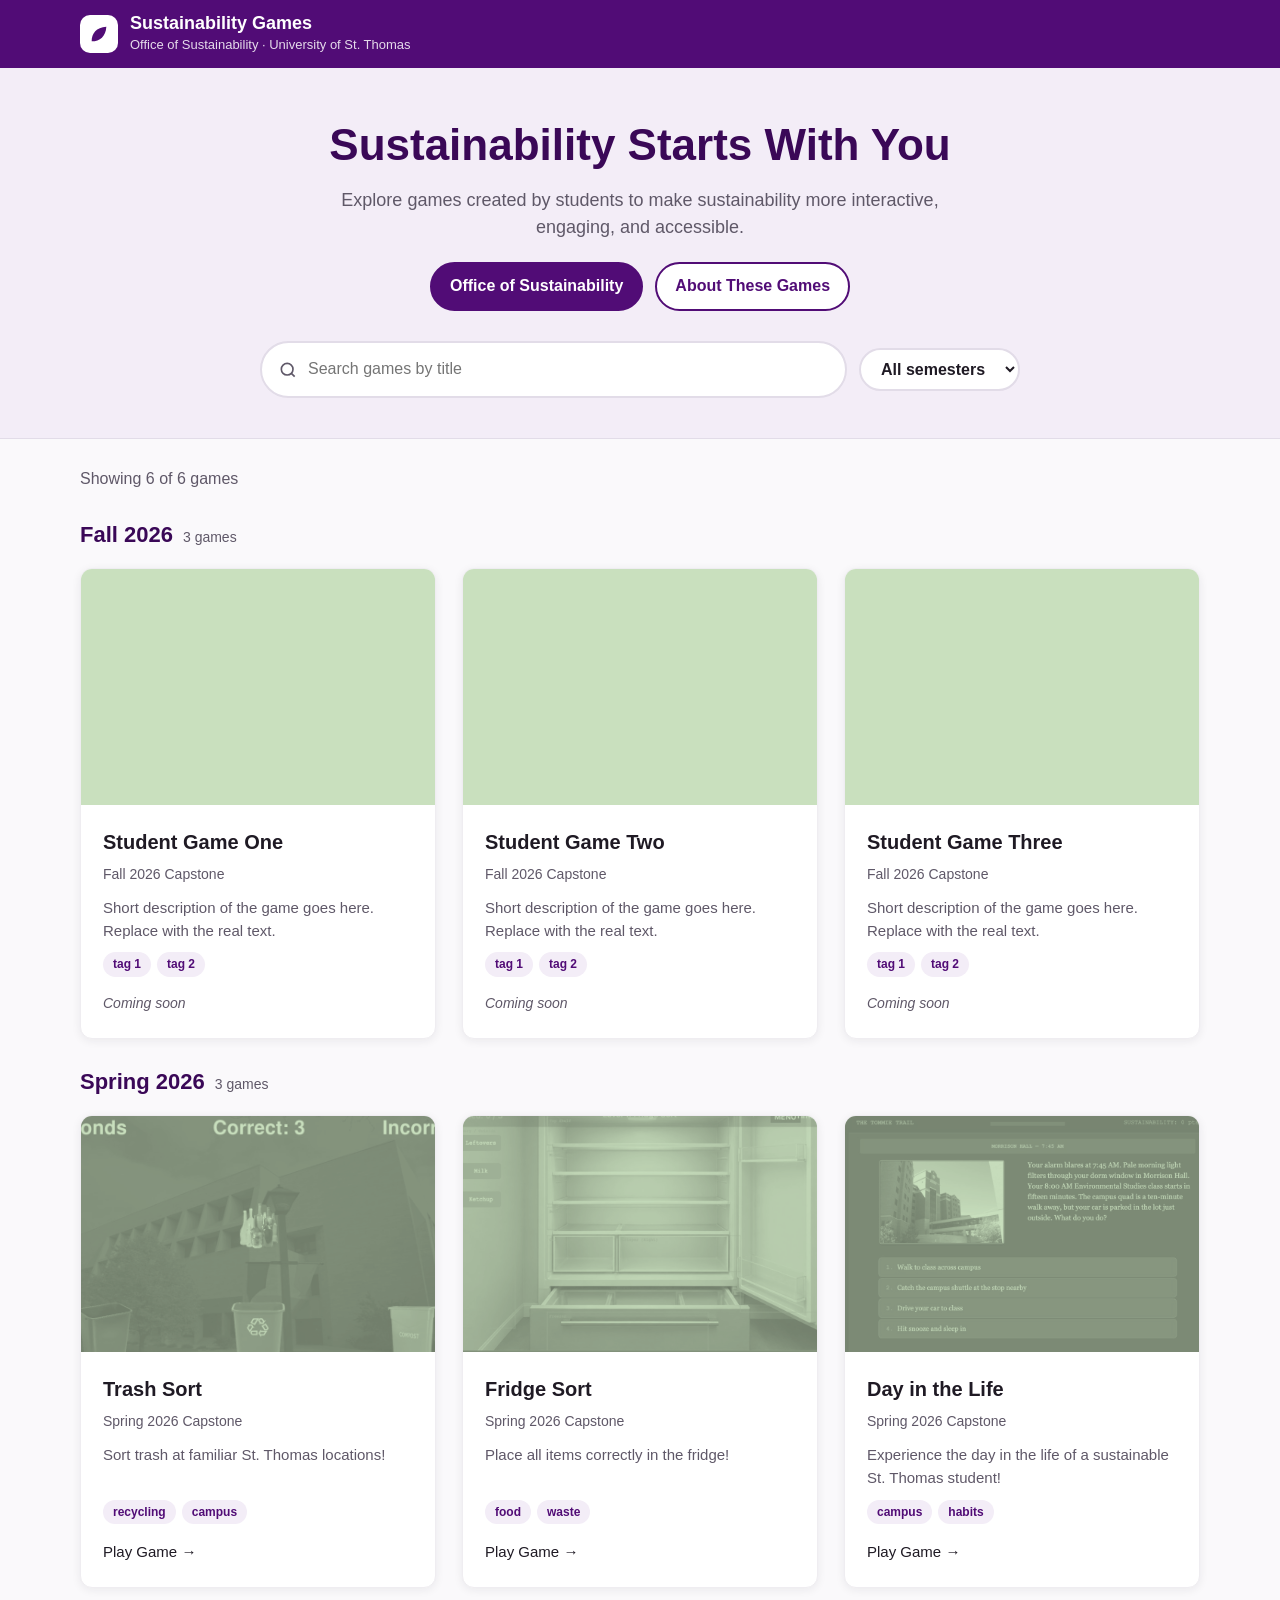
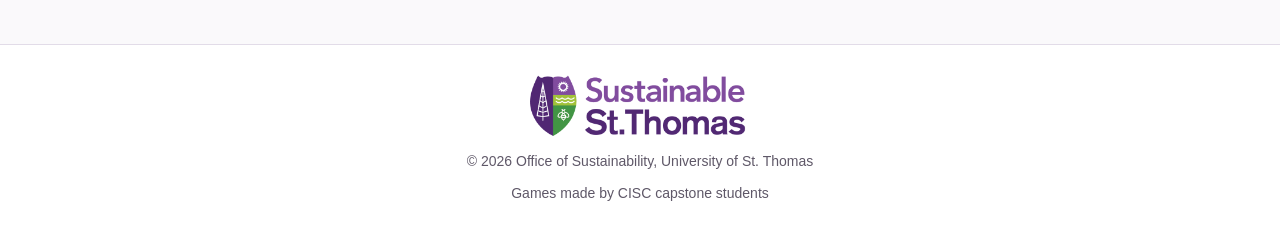
==== index.html @ f030be16 "First Draft" ====
<!DOCTYPE html>
<html lang="en">
<head>
  <meta charset="UTF-8">
  <meta name="viewport" content="width=device-width, initial-scale=1.0">
  <title>Sustainability Games Gallery</title>
  <meta name="description" content="Play sustainability games made by University of St. Thomas capstone students.">
  <link rel="stylesheet" href="css/style.css">
</head>
<body data-page="home">
  <a class="skip-link" href="#main">Skip to content</a>
  <header class="site-header">
    <div class="container">
      <a class="brand" href="index.html">
        <span class="brand-mark" aria-hidden="true"><svg viewBox="0 0 24 24"><path d="M4 20C4 11 9 5 20 4c-.6 10.5-6.8 16-16 16zM7 17.5l7-7 1 1-7 7z"/></svg></span>
        <span class="brand-text"><strong>Sustainability Games</strong><span>Office of Sustainability · University of St. Thomas</span></span>
      </a>
    </div>
  </header>

  <section class="hero">
    <div class="container">
      <h1>Sustainability Starts With You</h1>
      <p>Explore games created by students to make sustainability more interactive, engaging, and accessible.</p>
      <div class="hero-actions">
        <a class="btn btn-primary" href="https://www.stthomas.edu/about/sustainability/osi/" target="_blank" rel="noopener">Office of Sustainability</a>
        <a class="btn" href="about.html">About These Games</a>
      </div>
      <div class="toolbar" role="search">
        <label class="search">
          <svg viewBox="0 0 24 24" aria-hidden="true"><circle cx="11" cy="11" r="7"/><path d="M20 20l-4-4"/></svg>
          <input id="search" type="search" placeholder="Search games by title" aria-label="Search games by title" autocomplete="off">
        </label>
        <select id="semester" class="select" aria-label="Filter by semester">
          <option value="">All semesters</option>
        </select>
        <button id="clear" class="btn" type="button" hidden>Clear</button>
      </div>
    </div>
  </section>

  <main id="main">
    <div class="container">
      <p id="count" class="results-count" aria-live="polite">Loading games…</p>
      <div id="results"></div>
    </div>
  </main>

  <footer class="site-footer">
    <div class="container">
      <img class="footer-logo" src="images/sustainable-st-thomas-logo.png" alt="Sustainable St. Thomas">
      <span>&copy; 2026 Office of Sustainability, University of St. Thomas</span>
      <span>Games made by CISC capstone students</span>
    </div>
  </footer>
  <script src="js/main.js"></script>
</body>
</html>
---- css/style.css ----
/* ==========================================================
   Sustainability Games Gallery — styles
   Brand colors live here. Swap them for the official UST
   values from University Marketing when we have them.
   ========================================================== */
:root {
  --purple: #510C76;
  --purple-dark: #3A0857;
  --lavender: #F3EDF7;
  --lavender-2: #E7DDEF;
  --green-img: #C9E0BE;     /* card image placeholder */
  --ink: #1F1A24;
  --muted: #5F5868;
  --line: #E2DCE8;
  --bg: #FAF9FB;
  --white: #FFFFFF;
  --radius: 14px;
  --shadow: 0 2px 10px rgba(31, 26, 36, 0.07);
  --shadow-hover: 0 10px 26px rgba(31, 26, 36, 0.12);
  --font: -apple-system, BlinkMacSystemFont, "Segoe UI", Roboto, "Helvetica Neue", Arial, sans-serif;
  --max: 1160px;
}

* { box-sizing: border-box; }
html { scroll-behavior: smooth; }
body {
  margin: 0;
  font-family: var(--font);
  font-size: 16px;
  line-height: 1.55;
  color: var(--ink);
  background: var(--bg);
}
img { max-width: 100%; display: block; }
a { color: var(--purple); }
:focus-visible { outline: 3px solid var(--purple); outline-offset: 2px; }
.container { max-width: var(--max); margin: 0 auto; padding-inline: 20px; }
.skip-link {
  position: absolute; left: -999px; top: 8px;
  background: var(--white); padding: 8px 12px; border-radius: 8px; z-index: 100;
}
.skip-link:focus { left: 8px; }

/* ---------- Header ---------- */
.site-header { background: var(--purple); color: var(--white); }
.site-header .container {
  display: flex; align-items: center; justify-content: space-between;
  gap: 16px; min-height: 68px; flex-wrap: wrap; padding-block: 10px;
}
.brand { display: flex; align-items: center; gap: 12px; color: var(--white); text-decoration: none; }
.brand-mark {
  width: 38px; height: 38px; border-radius: 10px; background: var(--white);
  display: grid; place-items: center; flex: none;
}
.brand-mark svg { width: 22px; height: 22px; fill: var(--purple); }
.brand-text strong { display: block; font-size: 18px; line-height: 1.2; }
.brand-text span { display: block; font-size: 13px; opacity: 0.85; }
.site-nav { display: flex; gap: 6px; }
.site-nav a {
  color: var(--white); text-decoration: none; font-weight: 600; font-size: 15px;
  padding: 8px 14px; border-radius: 999px;
}
.site-nav a:hover, .site-nav a[aria-current="page"] { background: rgba(255, 255, 255, 0.16); }

/* ---------- Hero ---------- */
.hero { background: var(--lavender); border-bottom: 1px solid var(--line); }
.hero .container { padding-block: 52px 40px; display: grid; gap: 16px; justify-items: center; text-align: center; }
.hero h1 { margin: 0; font-size: clamp(28px, 4.5vw, 44px); line-height: 1.15; color: var(--purple-dark); }
.hero p { margin: 0; max-width: 60ch; color: var(--muted); font-size: 18px; }
.hero-actions { display: flex; justify-content: center; gap: 12px; flex-wrap: wrap; margin-top: 4px; }

/* ---------- Search + filters ---------- */
.toolbar { display: flex; flex-wrap: wrap; gap: 12px; align-items: center; justify-content: center; width: min(100%, 760px); margin-top: 14px; }
.search {
  flex: 1 1 320px; display: flex; align-items: center; gap: 10px;
  background: var(--white); border: 2px solid var(--line); border-radius: 999px;
  padding: 4px 8px 4px 16px;
}
.search:focus-within { border-color: var(--purple); }
.search svg { width: 20px; height: 20px; flex: none; stroke: var(--muted); fill: none; stroke-width: 2; }
.search input { flex: 1; min-width: 0; border: 0; outline: none; font: inherit; padding: 10px 0; background: transparent; }
.select {
  font: inherit; font-weight: 600; color: var(--ink);
  border: 2px solid var(--line); background: var(--white);
  border-radius: 999px; padding: 10px 16px; cursor: pointer;
}
.select:focus { border-color: var(--purple); outline: none; }
.btn {
  display: inline-flex; align-items: center; justify-content: center; gap: 8px;
  font: inherit; font-weight: 700; text-decoration: none; cursor: pointer;
  border-radius: 999px; padding: 10px 18px; border: 2px solid var(--purple);
  background: var(--white); color: var(--purple);
}
.btn:hover { background: var(--lavender); }
.btn-primary { background: var(--purple); color: var(--white); }
.btn-primary:hover { background: var(--purple-dark); }
.btn[hidden] { display: none; }

/* ---------- Results ---------- */
main { padding-block: 28px 56px; }
.results-count { color: var(--muted); margin: 0 0 8px; }
.semester-group { margin-top: 26px; }
.semester-group h2 { font-size: 22px; margin: 0 0 16px; color: var(--purple-dark); display: flex; align-items: baseline; gap: 10px; }
.semester-group h2 span { font-size: 14px; color: var(--muted); font-weight: 400; }
.grid { display: grid; grid-template-columns: repeat(auto-fill, minmax(min(300px, 100%), 1fr)); gap: 26px; }

/* ---------- Game cards (green design) ---------- */
.card {
  position: relative; display: flex; flex-direction: column; background: var(--white);
  border: 1px solid #EFEDF1; border-radius: 12px; overflow: hidden;
  box-shadow: var(--shadow); transition: transform .15s ease, box-shadow .15s ease;
}
.card:hover { transform: translateY(-3px); box-shadow: var(--shadow-hover); }
.card-img { aspect-ratio: 3 / 2; width: 100%; background: var(--green-img); overflow: hidden; }
.card-img img {
  width: 100%; height: 100%; object-fit: cover;
  filter: grayscale(100%);
  mix-blend-mode: multiply;  /* tints the picture with the green behind it */
  opacity: 0.45;             /* very faded */
  transition: opacity .2s ease;
}
.card:hover .card-img img { opacity: 0.65; }
.card-body { padding: 22px 22px 24px; display: flex; flex-direction: column; gap: 10px; flex: 1; }
.card-title { margin: 0; font-size: 20px; font-weight: 600; color: var(--ink); }
.card-meta { margin: -4px 0 0; font-size: 14px; color: var(--muted); }
.card-desc { margin: 0; font-size: 15px; color: var(--muted); flex: 1; }
.card-link {
  align-self: flex-start; margin-top: 6px; font-size: 15px; font-weight: 500;
  color: var(--ink); text-decoration: none;
}
.card-link:hover { color: var(--purple); }
.card-link::after { content: ""; position: absolute; inset: 0; } /* whole card is clickable */
.soon { margin-top: 6px; font-size: 14px; color: var(--muted); font-style: italic; }
.tags { display: flex; flex-wrap: wrap; gap: 6px; }
.tag { font-size: 12px; font-weight: 700; padding: 3px 10px; border-radius: 999px; background: var(--lavender); color: var(--purple); }

.empty {
  text-align: center; padding: 48px 20px; border: 2px dashed var(--line);
  border-radius: var(--radius); color: var(--muted); background: var(--white);
}
.empty p { margin: 0 0 14px; }

/* ---------- Game page ---------- */
.back { display: inline-flex; gap: 6px; font-weight: 700; text-decoration: none; margin-bottom: 16px; }
.game-head { display: flex; justify-content: space-between; align-items: flex-end; gap: 16px; flex-wrap: wrap; margin-bottom: 18px; }
.game-head h1 { margin: 0; font-size: clamp(26px, 4vw, 38px); color: var(--purple-dark); }
.game-actions { display: flex; gap: 10px; flex-wrap: wrap; }
.player {
  position: relative; width: 100%; aspect-ratio: 16 / 10; background: #120D16;
  border-radius: var(--radius); overflow: hidden;
}
.player iframe { width: 100%; height: 100%; border: 0; display: block; background: var(--white); }
.note { font-size: 14px; color: var(--muted); margin: 10px 0 0; }
.game-info { display: grid; grid-template-columns: 2fr 1fr; gap: 28px; margin-top: 28px; }
.game-info h2 { font-size: 20px; margin: 0 0 8px; }
.game-info p { margin: 0; max-width: 65ch; }
.details { margin: 0; display: grid; gap: 4px; font-size: 15px; }
.details dt { font-size: 12px; text-transform: uppercase; letter-spacing: .06em; color: var(--muted); margin-top: 8px; }
.details dd { margin: 0; }
@media (max-width: 720px) { .game-info { grid-template-columns: 1fr; } }

/* ---------- About page ---------- */
.prose { max-width: 70ch; }
.prose h1 { color: var(--purple-dark); font-size: clamp(28px, 4vw, 40px); margin: 0 0 12px; }
.prose h2 { color: var(--purple-dark); margin-top: 32px; }
.steps { padding-left: 22px; }
.steps li { margin-bottom: 8px; }

/* ---------- Footer ---------- */
.site-footer { border-top: 1px solid var(--line); background: var(--white); color: var(--muted); font-size: 14px; }
.site-footer .container { padding-block: 28px; display: flex; flex-direction: column; align-items: center; gap: 10px; text-align: center; }
.footer-logo { width: 220px; height: auto; }

@media (prefers-reduced-motion: reduce) {
  html { scroll-behavior: auto; }
  .card { transition: none; }
  .card:hover { transform: none; }
}
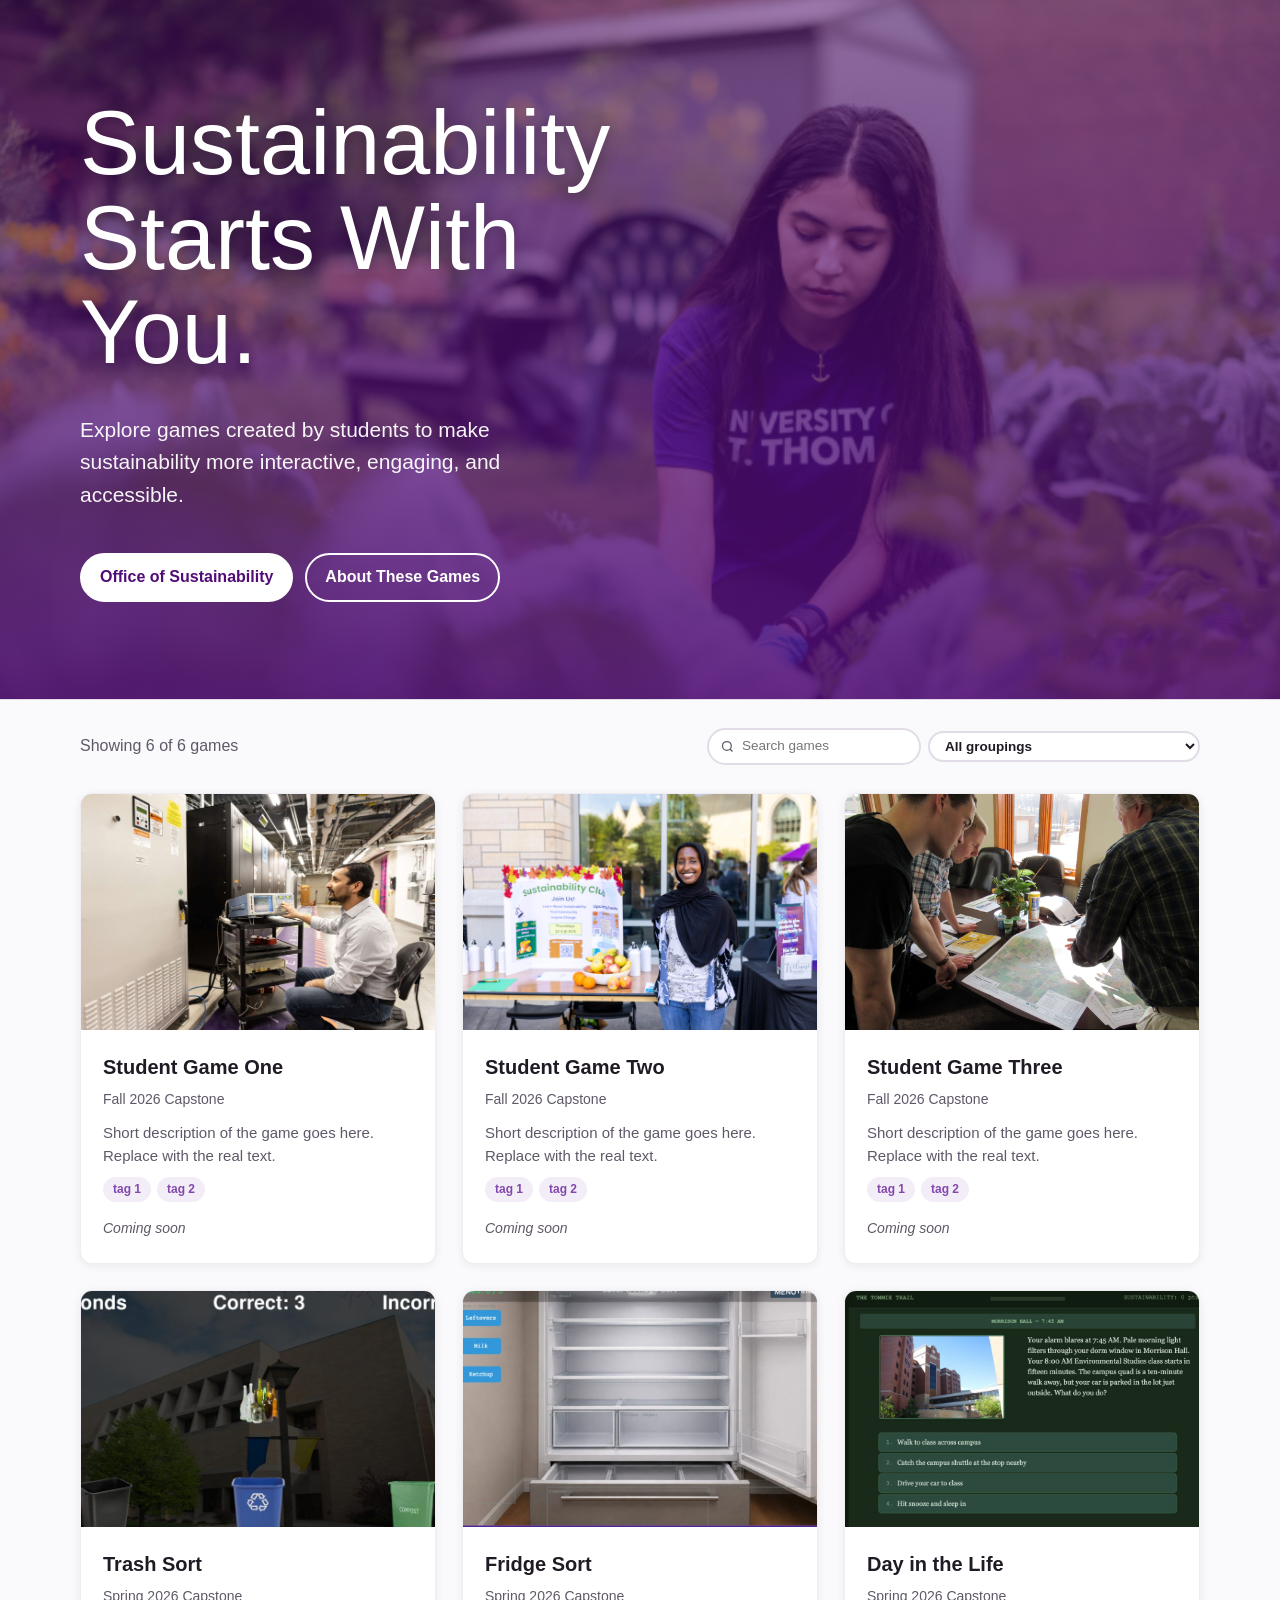
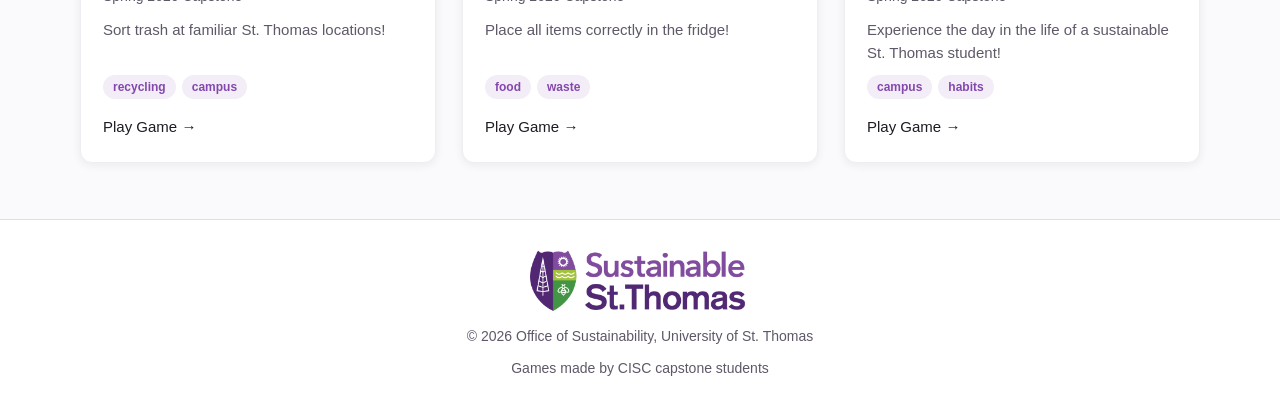
==== commit 0ec19d23: "reiterated for demo2: swithced filtering logic, tile imaging, hero graphic, and about this site cont" ====
--- a/index.html
+++ b/index.html
@@ -9,39 +9,34 @@
 </head>
 <body data-page="home">
   <a class="skip-link" href="#main">Skip to content</a>
-  <header class="site-header">
-    <div class="container">
-      <a class="brand" href="index.html">
-        <span class="brand-mark" aria-hidden="true"><svg viewBox="0 0 24 24"><path d="M4 20C4 11 9 5 20 4c-.6 10.5-6.8 16-16 16zM7 17.5l7-7 1 1-7 7z"/></svg></span>
-        <span class="brand-text"><strong>Sustainability Games</strong><span>Office of Sustainability · University of St. Thomas</span></span>
-      </a>
-    </div>
-  </header>
 
   <section class="hero">
     <div class="container">
-      <h1>Sustainability Starts With You</h1>
+      <h1>Sustainability Starts With You.</h1>
       <p>Explore games created by students to make sustainability more interactive, engaging, and accessible.</p>
       <div class="hero-actions">
         <a class="btn btn-primary" href="https://www.stthomas.edu/about/sustainability/osi/" target="_blank" rel="noopener">Office of Sustainability</a>
         <a class="btn" href="about.html">About These Games</a>
-      </div>
-      <div class="toolbar" role="search">
-        <label class="search">
-          <svg viewBox="0 0 24 24" aria-hidden="true"><circle cx="11" cy="11" r="7"/><path d="M20 20l-4-4"/></svg>
-          <input id="search" type="search" placeholder="Search games by title" aria-label="Search games by title" autocomplete="off">
-        </label>
-        <select id="semester" class="select" aria-label="Filter by semester">
-          <option value="">All semesters</option>
-        </select>
-        <button id="clear" class="btn" type="button" hidden>Clear</button>
       </div>
     </div>
   </section>
 
   <main id="main">
     <div class="container">
-      <p id="count" class="results-count" aria-live="polite">Loading games…</p>
+      <div class="results-bar">
+        <p id="count" class="results-count" aria-live="polite">Loading games…</p>
+        <div class="toolbar" role="search">
+          <label class="search">
+            <svg viewBox="0 0 24 24" aria-hidden="true"><circle cx="11" cy="11" r="7"/><path d="M20 20l-4-4"/></svg>
+            <input id="search" type="search" placeholder="Search games" aria-label="Search games" autocomplete="off">
+          </label>
+          <select id="grouping" class="select" aria-label="Filter by sustainability grouping">
+            <option value="">All groupings</option>
+            <option value="__grouped">All, grouped by category</option>
+          </select>
+          <button id="clear" class="btn" type="button" hidden>Clear</button>
+        </div>
+      </div>
       <div id="results"></div>
     </div>
   </main>
--- a/css/style.css
+++ b/css/style.css
@@ -4,8 +4,8 @@
    values from University Marketing when we have them.
    ========================================================== */
 :root {
-  --purple: #510C76;
-  --purple-dark: #3A0857;
+  --purple: #8348AD;
+  --purple-dark: #510C76;
   --lavender: #F3EDF7;
   --lavender-2: #E7DDEF;
   --green-img: #C9E0BE;     /* card image placeholder */
@@ -42,7 +42,7 @@
 .skip-link:focus { left: 8px; }
 
 /* ---------- Header ---------- */
-.site-header { background: var(--purple); color: var(--white); }
+.site-header { background: var(--purple-dark); color: var(--white); }
 .site-header .container {
   display: flex; align-items: center; justify-content: space-between;
   gap: 16px; min-height: 68px; flex-wrap: wrap; padding-block: 10px;
@@ -61,44 +61,88 @@
   padding: 8px 14px; border-radius: 999px;
 }
 .site-nav a:hover, .site-nav a[aria-current="page"] { background: rgba(255, 255, 255, 0.16); }
+.brand img { height: 44px; width: auto; display: block; }
 
 /* ---------- Hero ---------- */
-.hero { background: var(--lavender); border-bottom: 1px solid var(--line); }
-.hero .container { padding-block: 52px 40px; display: grid; gap: 16px; justify-items: center; text-align: center; }
-.hero h1 { margin: 0; font-size: clamp(28px, 4.5vw, 44px); line-height: 1.15; color: var(--purple-dark); }
-.hero p { margin: 0; max-width: 60ch; color: var(--muted); font-size: 18px; }
-.hero-actions { display: flex; justify-content: center; gap: 12px; flex-wrap: wrap; margin-top: 4px; }
+.hero {
+  position: relative;
+  min-height: 700px;
+  isolation: isolate;
+  background: var(--purple-dark) url("../images/hero.jpg") center / cover no-repeat;
+  border-bottom: 1px solid var(--line);
+  color: var(--white);
+}
+.hero::before {                       /* tint over the photo */
+  content: ""; position: absolute; inset: 0; z-index: -1;
+  background: linear-gradient(rgba(81, 12, 118, 0.50), rgba(81, 12, 118, 0.88));
+}
+.hero .container {
+  padding-block: 96px 80px;
+  display: grid; gap: 20px;
+  justify-items: stretch;             /* keeps items full width so nothing shrinks */
+  text-align: left;                   /* content sits on the left */
+}
+.hero h1 {
+  margin: 0; max-width: 10ch; line-height: 1.05; color: var(--white);
+  font-weight: 500;
+  font-size: clamp(90px, 8vw, 84px);
+  text-shadow: 0 2px 16px rgba(0, 0, 0, 0.35);
+}
+.hero p {
+  margin: 14px 0; max-width: 45ch; color: rgba(255, 255, 255, 0.95);
+  font-weight: 300;
+  font-size: clamp(20px, 2vw, 21px);
+}
+.hero-actions {
+  display: flex; justify-content: flex-start; gap: 12px; flex-wrap: wrap; margin-top: 8px;
+}
+
+/* Buttons on the dark photo */
+.hero .btn-primary { background: var(--white); color: var(--purple-dark); border-color: var(--white); }
+.hero .btn-primary:hover { background: var(--lavender); }
+.hero .btn:not(.btn-primary) { background: transparent; color: var(--white); border-color: var(--white); }
+.hero .btn:not(.btn-primary):hover { background: rgba(255, 255, 255, 0.16); }
+
 
 /* ---------- Search + filters ---------- */
-.toolbar { display: flex; flex-wrap: wrap; gap: 12px; align-items: center; justify-content: center; width: min(100%, 760px); margin-top: 14px; }
-.search {
-  flex: 1 1 320px; display: flex; align-items: center; gap: 10px;
-  background: var(--white); border: 2px solid var(--line); border-radius: 999px;
-  padding: 4px 8px 4px 16px;
-}
-.search:focus-within { border-color: var(--purple); }
-.search svg { width: 20px; height: 20px; flex: none; stroke: var(--muted); fill: none; stroke-width: 2; }
-.search input { flex: 1; min-width: 0; border: 0; outline: none; font: inherit; padding: 10px 0; background: transparent; }
-.select {
-  font: inherit; font-weight: 600; color: var(--ink);
-  border: 2px solid var(--line); background: var(--white);
-  border-radius: 999px; padding: 10px 16px; cursor: pointer;
-}
-.select:focus { border-color: var(--purple); outline: none; }
-.btn {
-  display: inline-flex; align-items: center; justify-content: center; gap: 8px;
-  font: inherit; font-weight: 700; text-decoration: none; cursor: pointer;
-  border-radius: 999px; padding: 10px 18px; border: 2px solid var(--purple);
-  background: var(--white); color: var(--purple);
-}
-.btn:hover { background: var(--lavender); }
-.btn-primary { background: var(--purple); color: var(--white); }
-.btn-primary:hover { background: var(--purple-dark); }
-.btn[hidden] { display: none; }
+  .toolbar {
+    display: flex; flex-wrap: wrap; gap: 7px; align-items: center;
+    justify-content: flex-end; width: auto; margin: 0 0 0 auto;
+  }
+  .search {
+    flex: 0 1 205px; display: flex; align-items: center; gap: 7px;
+    background: var(--white); border: 2px solid var(--line); border-radius: 999px;
+    padding: 0 8px 0 11px;
+  }
+  .search:focus-within { border-color: var(--purple); }
+  .search svg { width: 15px; height: 15px; flex: none; stroke: var(--muted); fill: none; stroke-width: 2; }
+  .search input { flex: 1; min-width: 0; border: 0; outline: none; font: inherit; font-size: 13.5px; padding: 6px 0; background: transparent; }
+  .select {
+    font: inherit; font-size: 13.5px; font-weight: 600; color: var(--ink);
+    border: 2px solid var(--line); background: var(--white);
+    border-radius: 999px; padding: 5px 11px; cursor: pointer;
+  }
+  .select:focus { border-color: var(--purple); outline: none; }
+  .btn {
+    display: inline-flex; align-items: center; justify-content: center; gap: 8px;
+    font: inherit; font-weight: 700; text-decoration: none; cursor: pointer;
+    border-radius: 999px; padding: 10px 18px; border: 2px solid var(--purple);
+    background: var(--white); color: var(--purple);
+  }
+  .btn:hover { background: var(--lavender); }
+  .btn-primary { background: var(--purple); color: var(--white); }
+  .btn-primary:hover { background: var(--purple-dark); }
+  .btn[hidden] { display: none; }
+  .toolbar .btn { font-size: 13.5px; padding: 5px 13px; }   /* shrinks only the Clear button */
 
 /* ---------- Results ---------- */
 main { padding-block: 28px 56px; }
-.results-count { color: var(--muted); margin: 0 0 8px; }
+.results-bar {
+  display: flex; align-items: center; justify-content: space-between;
+  gap: 8px 16px; flex-wrap: wrap; margin-bottom: 8px;
+  margin-bottom: 28px;
+}
+.results-count { color: var(--muted); margin: 0; }
 .semester-group { margin-top: 26px; }
 .semester-group h2 { font-size: 22px; margin: 0 0 16px; color: var(--purple-dark); display: flex; align-items: baseline; gap: 10px; }
 .semester-group h2 span { font-size: 14px; color: var(--muted); font-weight: 400; }
@@ -111,15 +155,8 @@
   box-shadow: var(--shadow); transition: transform .15s ease, box-shadow .15s ease;
 }
 .card:hover { transform: translateY(-3px); box-shadow: var(--shadow-hover); }
-.card-img { aspect-ratio: 3 / 2; width: 100%; background: var(--green-img); overflow: hidden; }
-.card-img img {
-  width: 100%; height: 100%; object-fit: cover;
-  filter: grayscale(100%);
-  mix-blend-mode: multiply;  /* tints the picture with the green behind it */
-  opacity: 0.45;             /* very faded */
-  transition: opacity .2s ease;
-}
-.card:hover .card-img img { opacity: 0.65; }
+.card-img { aspect-ratio: 3 / 2; width: 100%; background: var(--purple-dark); overflow: hidden; }
+.card-img img { width: 100%; height: 100%; object-fit: cover; }
 .card-body { padding: 22px 22px 24px; display: flex; flex-direction: column; gap: 10px; flex: 1; }
 .card-title { margin: 0; font-size: 20px; font-weight: 600; color: var(--ink); }
 .card-meta { margin: -4px 0 0; font-size: 14px; color: var(--muted); }
@@ -143,7 +180,7 @@
 /* ---------- Game page ---------- */
 .back { display: inline-flex; gap: 6px; font-weight: 700; text-decoration: none; margin-bottom: 16px; }
 .game-head { display: flex; justify-content: space-between; align-items: flex-end; gap: 16px; flex-wrap: wrap; margin-bottom: 18px; }
-.game-head h1 { margin: 0; font-size: clamp(26px, 4vw, 38px); color: var(--purple-dark); }
+.game-head h1 { margin: 0; font-size: clamp(26px, 4vw, 38px); color: var(--black); }
 .game-actions { display: flex; gap: 10px; flex-wrap: wrap; }
 .player {
   position: relative; width: 100%; aspect-ratio: 16 / 10; background: #120D16;
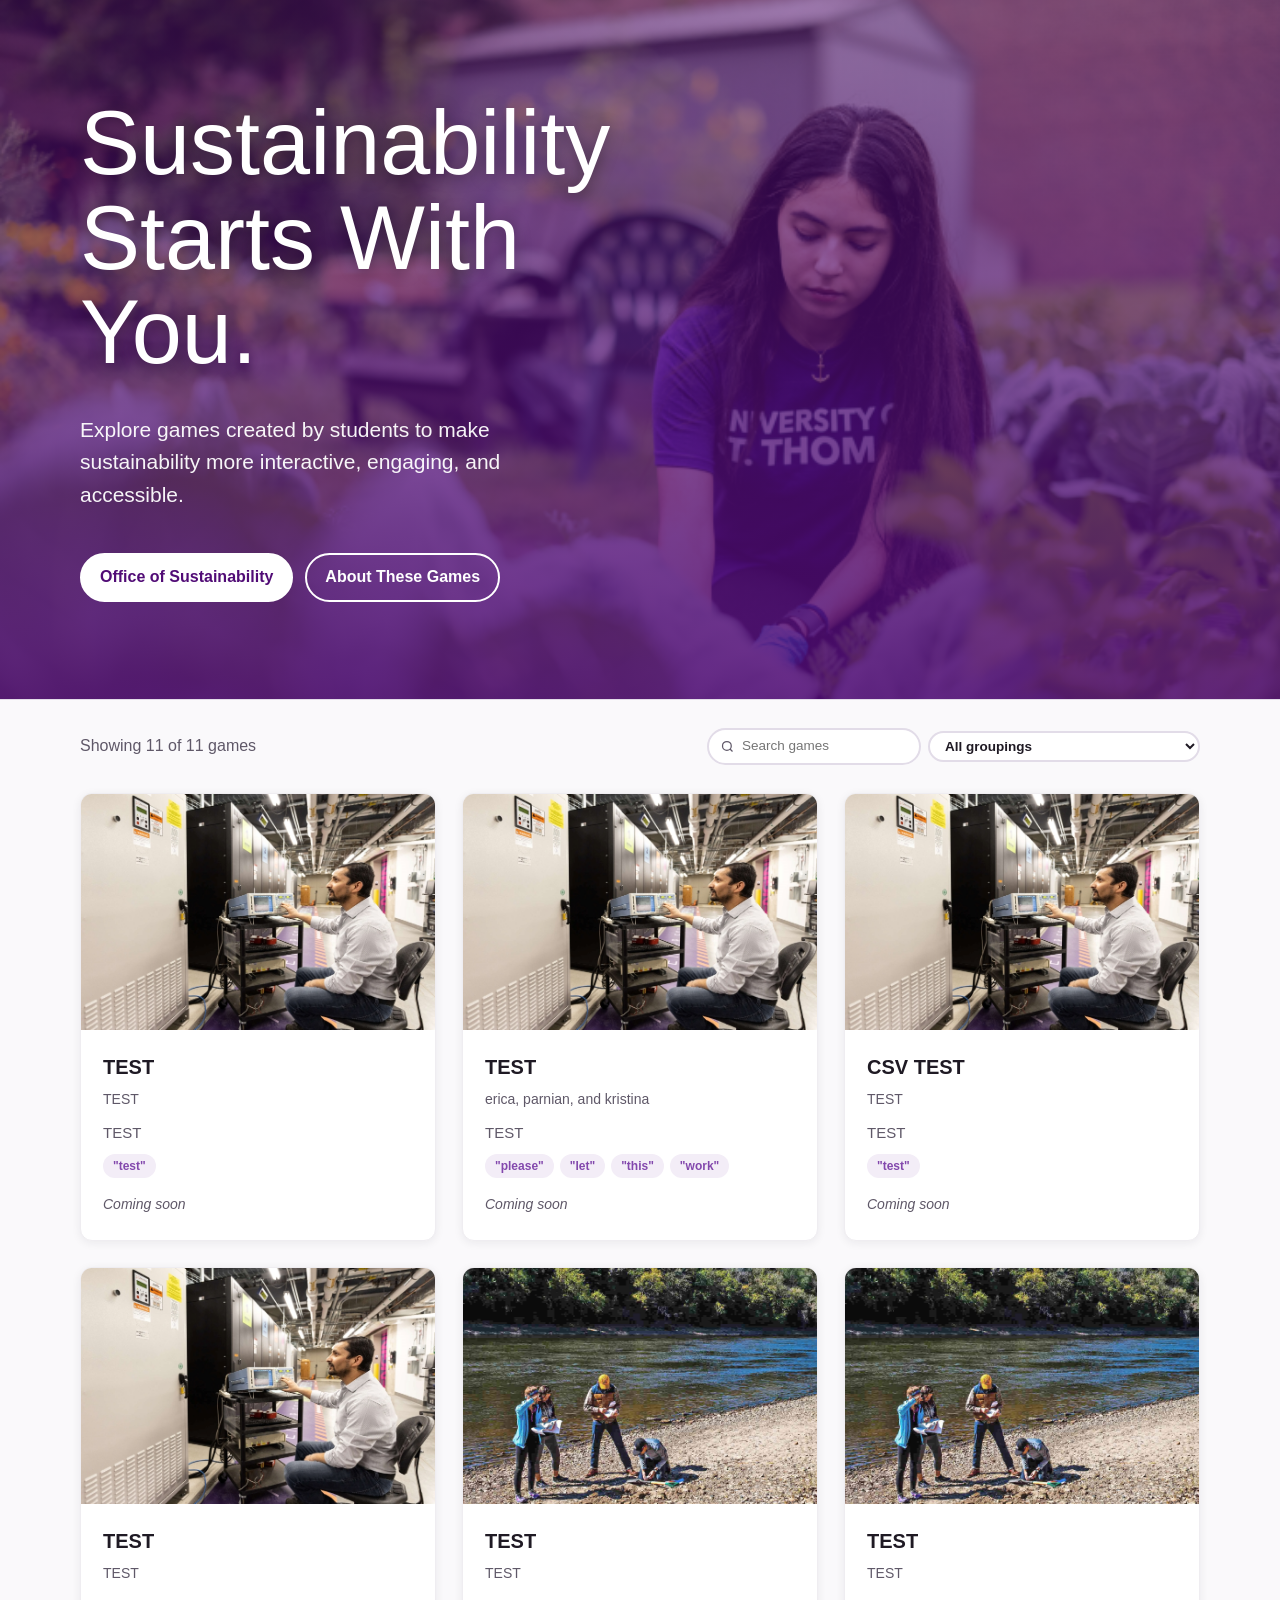
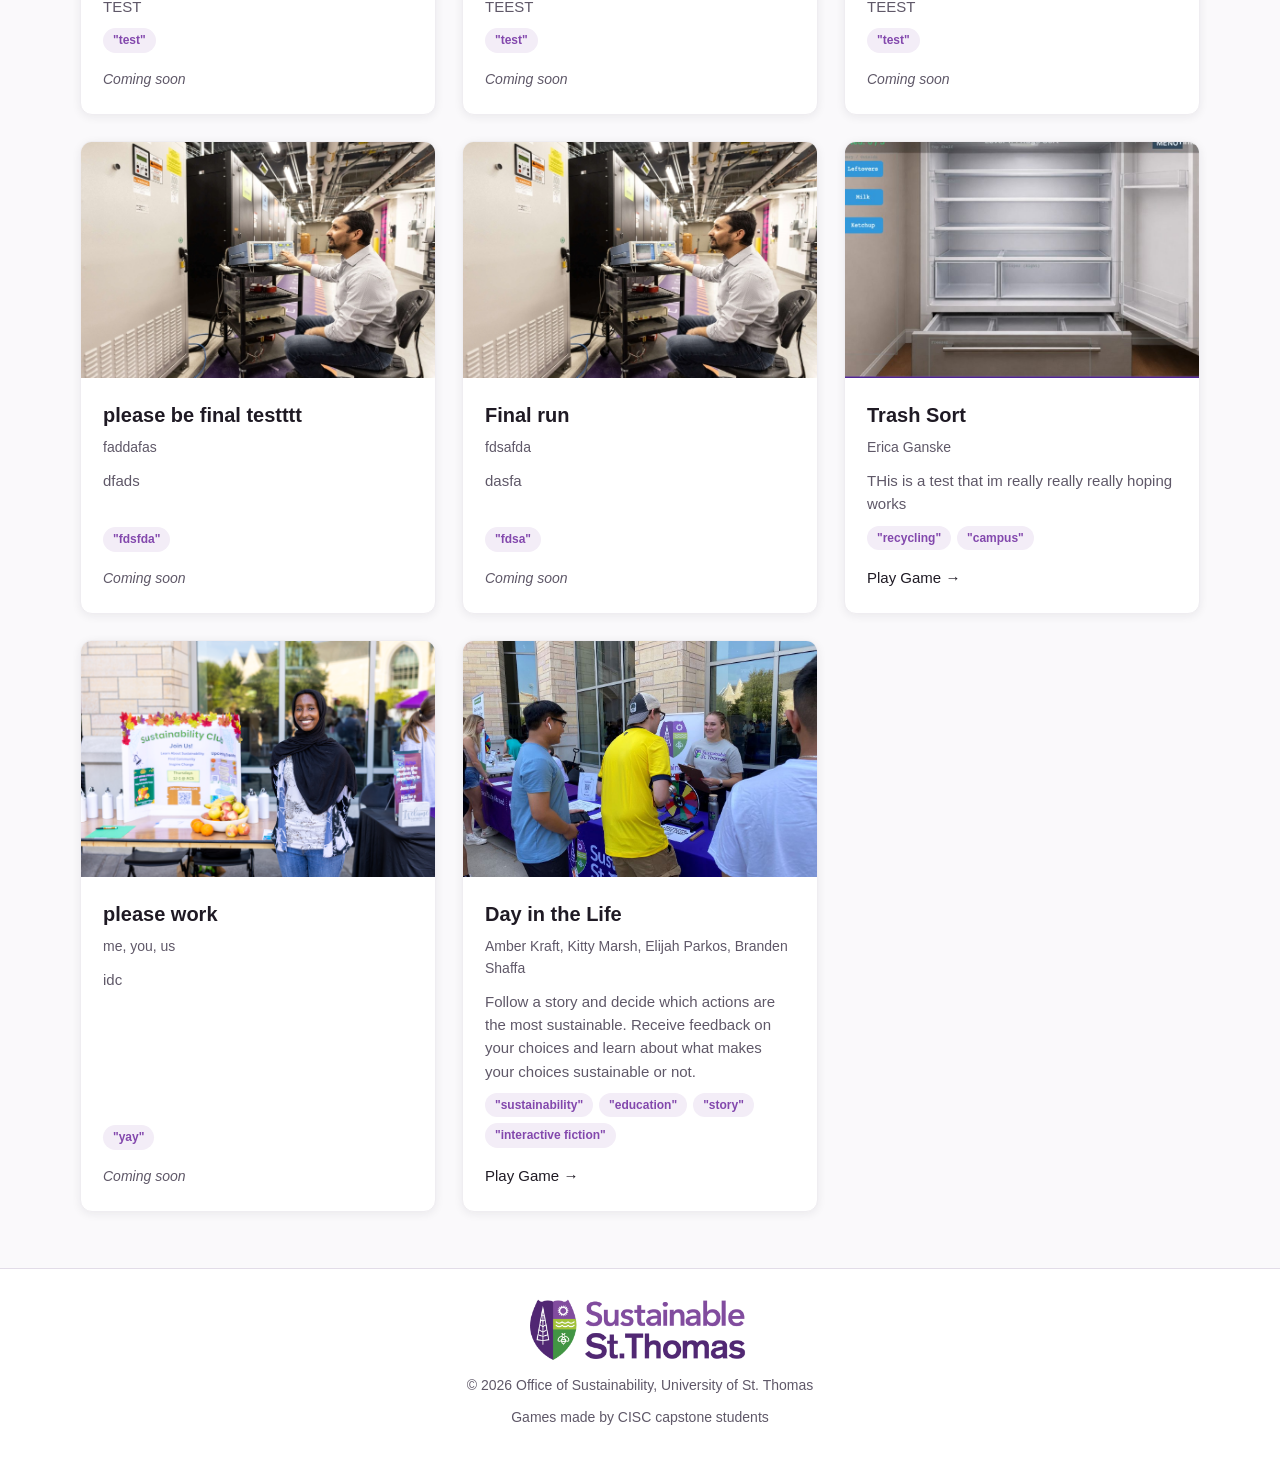
==== commit 0b839f7d: "Refactor main.js into classes for easier maintenance" ====
--- a/index.html
+++ b/index.html
@@ -48,6 +48,6 @@
       <span>Games made by CISC capstone students</span>
     </div>
   </footer>
-  <script src="js/main.js"></script>
+  <script type="module" src="js/main.js"></script>
 </body>
 </html>
